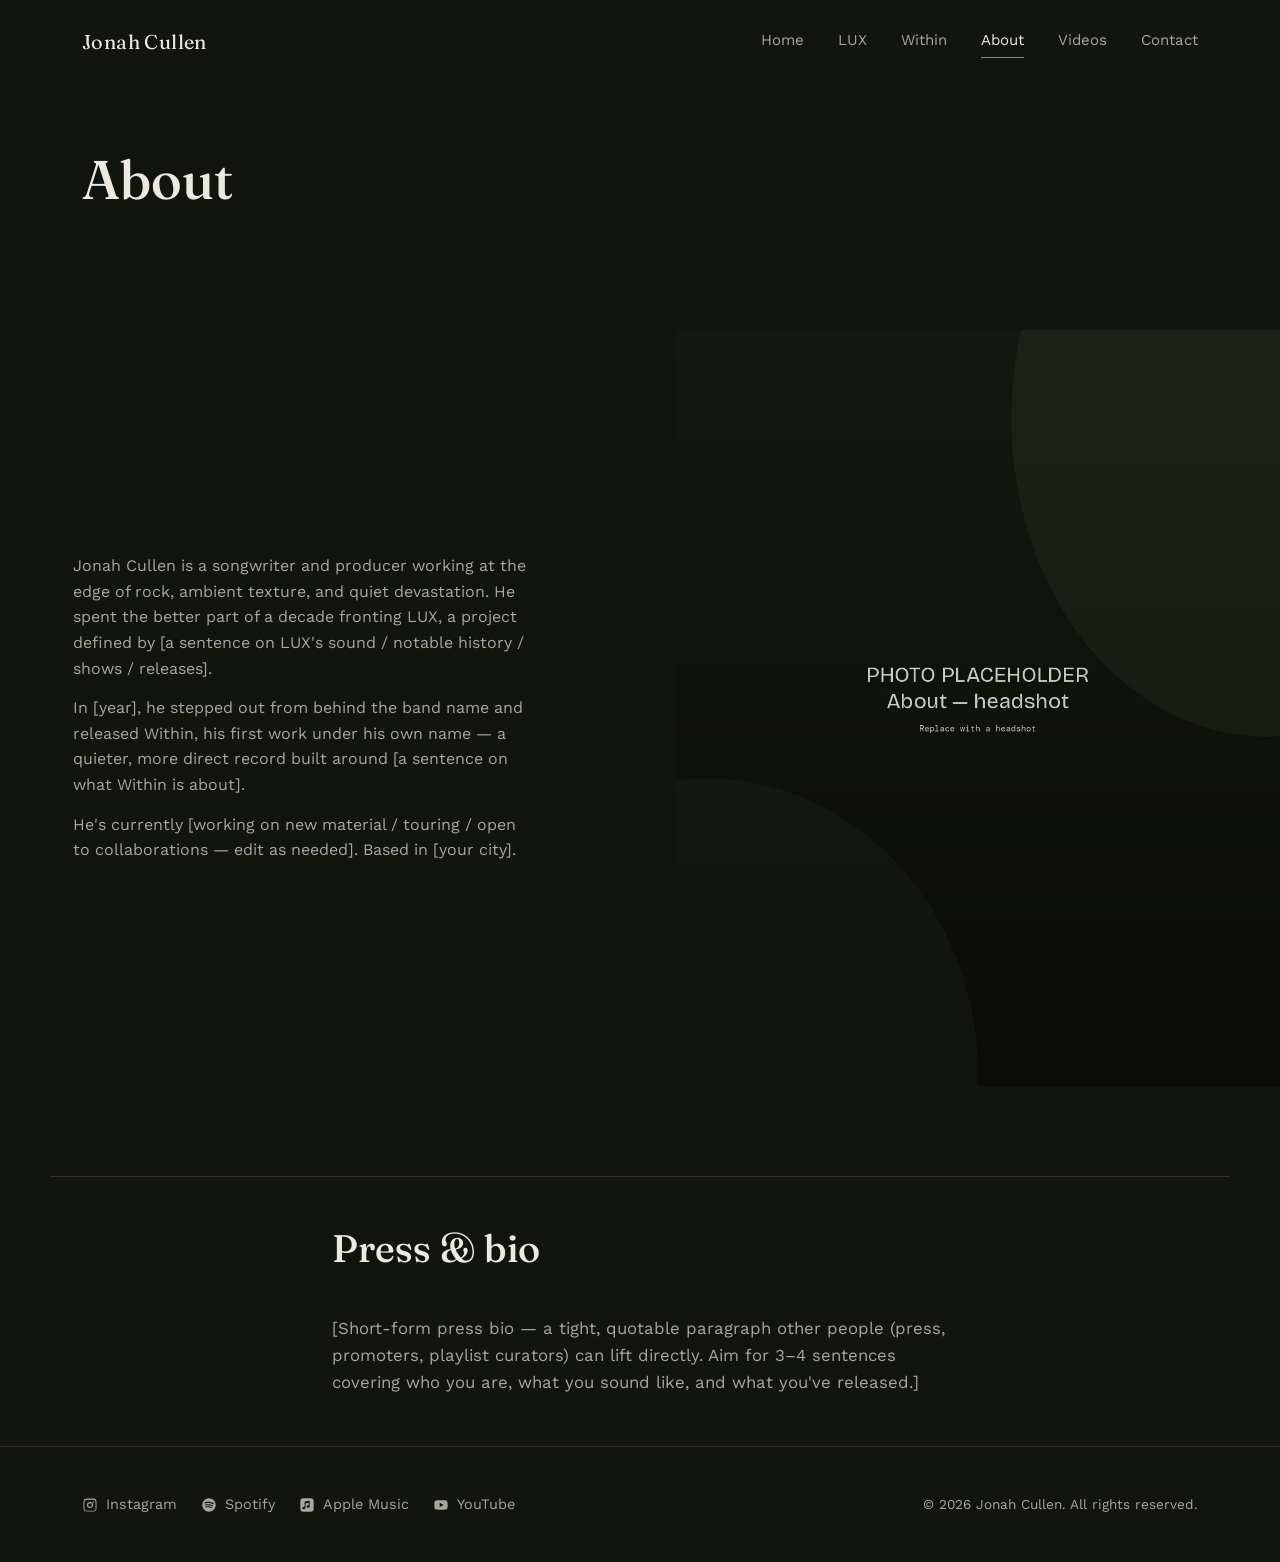
==== about.html @ a2bc6dee "initial commit template" ====
<!DOCTYPE html>
<html lang="en">
<head>
<meta charset="UTF-8">
<meta name="viewport" content="width=device-width, initial-scale=1.0">
<title>About | Jonah Cullen</title>
<meta name="description" content="About Jonah Cullen — songwriter, producer, formerly of LUX.">
<link rel="stylesheet" href="style.css">
</head>
<body>

<header class="site-header" id="siteHeader">
  <div class="header-inner">
    <a href="index.html" class="logo">Jonah Cullen</a>
    <button class="nav-toggle" id="navToggle" aria-label="Toggle menu" aria-expanded="false"><span></span></button>
    <nav class="site-nav" id="siteNav">
      <a href="index.html">Home</a>
      <a href="lux.html">LUX</a>
      <a href="within.html">Within</a>
      <a href="about.html" class="is-active">About</a>
      <a href="videos.html">Videos</a>
      <a href="contact.html">Contact</a>
    </nav>
  </div>
</header>

<section class="about-hero">
  <div class="wrap">
    <h1>About</h1>
  </div>
</section>

<section class="split">
  <div class="split-text wrap" style="padding:0;">
    <!-- PLACEHOLDER BIO — replace with your own copy. Keep paragraphs short. -->
    <p>Jonah Cullen is a songwriter and producer working at the edge of rock, ambient texture, and quiet devastation. He spent the better part of a decade fronting LUX, a project defined by [a sentence on LUX's sound / notable history / shows / releases].</p>
    <p>In [year], he stepped out from behind the band name and released Within, his first work under his own name — a quieter, more direct record built around [a sentence on what Within is about].</p>
    <p>He's currently [working on new material / touring / open to collaborations — edit as needed]. Based in [your city].</p>
  </div>
  <div class="split-media" data-parallax data-parallax-speed="0.12">
    <!-- Use a headshot here -->
    <img src="images/about-main.jpg" alt="Jonah Cullen portrait">
  </div>
</section>

<hr class="rule">

<section class="bio-block">
  <div class="wrap">
    <h2 class="section-title">Press &amp; bio</h2>
    <!-- PLACEHOLDER: short-form bio for press kits, 2–3 sentences -->
    <p>[Short-form press bio — a tight, quotable paragraph other people (press, promoters, playlist curators) can lift directly. Aim for 3–4 sentences covering who you are, what you sound like, and what you've released.]</p>
  </div>
</section>

<footer class="site-footer">
  <div class="footer-inner">
    <div class="footer-social">
      <a class="social-link" href="#" target="_blank" rel="noopener" aria-label="Instagram">
        <svg viewBox="0 0 24 24"><path d="M12 2.2c3.2 0 3.6 0 4.85.07 3.25.15 4.77 1.69 4.92 4.92.06 1.25.07 1.62.07 4.81s-.01 3.56-.07 4.81c-.15 3.23-1.66 4.77-4.92 4.92-1.25.06-1.62.07-4.85.07s-3.6-.01-4.85-.07c-3.26-.15-4.77-1.7-4.92-4.92-.06-1.25-.07-1.62-.07-4.81s.02-3.56.07-4.81c.15-3.23 1.66-4.77 4.92-4.92C8.4 2.21 8.8 2.2 12 2.2zm0 1.8c-3.15 0-3.52.01-4.76.07-2.34.11-3.44 1.22-3.55 3.55-.06 1.24-.07 1.6-.07 4.75s.01 3.51.07 4.75c.11 2.32 1.2 3.44 3.55 3.55 1.24.06 1.6.07 4.76.07s3.52-.01 4.76-.07c2.34-.11 3.44-1.22 3.55-3.55.06-1.24.07-1.6.07-4.75s-.01-3.51-.07-4.75c-.11-2.32-1.2-3.44-3.55-3.55C15.52 4.01 15.15 4 12 4zm0 3.4a4.6 4.6 0 1 1 0 9.2 4.6 4.6 0 0 1 0-9.2zm0 1.8a2.8 2.8 0 1 0 0 5.6 2.8 2.8 0 0 0 0-5.6zm4.8-2.9a1.08 1.08 0 1 1 0 2.15 1.08 1.08 0 0 1 0-2.15z"/></svg>
        Instagram
      </a>
      <a class="social-link" href="#" target="_blank" rel="noopener" aria-label="Spotify">
        <svg viewBox="0 0 24 24"><path d="M12 2C6.48 2 2 6.48 2 12s4.48 10 10 10 10-4.48 10-10S17.52 2 12 2zm4.59 14.42a.62.62 0 0 1-.86.2c-2.35-1.44-5.3-1.76-8.79-.96a.62.62 0 1 1-.27-1.2c3.82-.87 7.1-.5 9.72 1.1.3.18.4.57.2.86zm1.22-2.72a.77.77 0 0 1-1.07.25c-2.69-1.65-6.79-2.13-9.97-1.17a.78.78 0 0 1-.45-1.49c3.63-1.1 8.14-.56 11.24 1.34.37.23.48.71.25 1.07zm.1-2.83c-3.23-1.92-8.56-2.1-11.65-1.16a.93.93 0 1 1-.54-1.78c3.54-1.07 9.43-.87 13.15 1.34a.93.93 0 0 1-.96 1.6z"/></svg>
        Spotify
      </a>
      <a class="social-link" href="#" target="_blank" rel="noopener" aria-label="Apple Music">
        <svg viewBox="0 0 24 24"><path d="M17.5 2h-11A4.5 4.5 0 0 0 2 6.5v11A4.5 4.5 0 0 0 6.5 22h11a4.5 4.5 0 0 0 4.5-4.5v-11A4.5 4.5 0 0 0 17.5 2zM16 7.2v6.9c0 1.2-.9 2.1-2.4 2.1-1.3 0-2.2-.7-2.2-1.8 0-1 .8-1.7 1.9-1.9l1.4-.2V8.6l-5 1v6.5c0 1.2-.9 2.1-2.4 2.1-1.3 0-2.2-.7-2.2-1.8 0-1 .8-1.7 1.9-1.9l1.4-.2V7.5c0-.4.2-.6.6-.7l6-1.2c.5-.1 1 .2 1 .8z"/></svg>
        Apple Music
      </a>
      <a class="social-link" href="#" target="_blank" rel="noopener" aria-label="YouTube">
        <svg viewBox="0 0 24 24"><path d="M22 12s0-3.2-.4-4.7a2.9 2.9 0 0 0-2-2C17.9 5 12 5 12 5s-5.9 0-7.6.3a2.9 2.9 0 0 0-2 2C2 8.8 2 12 2 12s0 3.2.4 4.7a2.9 2.9 0 0 0 2 2C6.1 19 12 19 12 19s5.9 0 7.6-.3a2.9 2.9 0 0 0 2-2C22 15.2 22 12 22 12zM10 15.5v-7l6 3.5-6 3.5z"/></svg>
        YouTube
      </a>
    </div>
    <p class="footer-note">&copy; 2026 Jonah Cullen. All rights reserved.</p>
  </div>
</footer>

<script src="script.js"></script>
</body>
</html>
---- style.css ----
/* ==========================================================================
   Jonah Cullen / LUX — site stylesheet
   ========================================================================== */

@import url('https://fonts.googleapis.com/css2?family=Fraunces:opsz,wght@9..144,300;9..144,400;9..144,500;9..144,600&family=Work+Sans:wght@300;400;500;600&display=swap');

/* ----- Reset ----- */
*, *::before, *::after { box-sizing: border-box; }
html, body, h1, h2, h3, h4, p, ul, li, figure { margin: 0; padding: 0; }
ul { list-style: none; }
a { color: inherit; text-decoration: none; }
img { max-width: 100%; display: block; }
button { font: inherit; background: none; border: none; cursor: pointer; color: inherit; }
html { scroll-behavior: smooth; }

@media (prefers-reduced-motion: reduce) {
  html { scroll-behavior: auto; }
  * { animation-duration: 0.01ms !important; animation-iteration-count: 1 !important; transition-duration: 0.01ms !important; }
}

/* ----- Design tokens: dark theme (default — Home / About / Videos / Contact) ----- */
:root {
  --bg: #12140f;
  --bg-alt: #191c16;
  --bg-raised: #1f2319;
  --text: #ece9e1;
  --text-dim: #a7a89b;
  --accent: #7c9470;
  --accent-soft: rgba(124, 148, 112, 0.16);
  --line: rgba(236, 233, 225, 0.14);
  --serif: 'Fraunces', Georgia, serif;
  --sans: 'Work Sans', -apple-system, BlinkMacSystemFont, 'Segoe UI', sans-serif;
  --maxw: 1180px;
  --focus: #d8dfce;
}

/* ----- LUX theme override ----- */
body.theme-lux {
  --bg: #0a0a09;
  --bg-alt: #131210;
  --bg-raised: #191713;
  --text: #ece6d8;
  --text-dim: #9b9284;
  --accent: #b6892f;
  --accent-soft: rgba(182, 137, 47, 0.16);
  --line: rgba(236, 230, 216, 0.14);
  --focus: #d9b86a;
}

/* ----- Within theme override (light) ----- */
body.theme-within {
  --bg: #e4e2dd;
  --bg-alt: #dbd8d1;
  --bg-raised: #d2cfc7;
  --text: #2a2a27;
  --text-dim: #6c6c66;
  --accent: #8c8b83;
  --accent-soft: rgba(60, 60, 55, 0.08);
  --line: rgba(42, 42, 39, 0.16);
  --focus: #3c3c37;
}

body {
  background: var(--bg);
  color: var(--text);
  font-family: var(--sans);
  font-weight: 400;
  line-height: 1.6;
  transition: background 0.4s ease, color 0.4s ease;
  overflow-x: hidden;
}

h1, h2, h3 { font-family: var(--serif); font-weight: 500; line-height: 1.1; }

:focus-visible {
  outline: 2px solid var(--focus);
  outline-offset: 3px;
}

.wrap { max-width: var(--maxw); margin: 0 auto; padding: 0 32px; }

.section-title {
  font-size: clamp(1.6rem, 3vw, 2.4rem);
  font-weight: 500;
  max-width: 20ch;
  margin-bottom: 1.2em;
}

.eyebrow-none { display: none; } /* placeholder hook, unused intentionally */

/* ----- Header / Nav ----- */
.site-header {
  position: fixed;
  top: 0; left: 0; right: 0;
  z-index: 100;
  padding: 26px 0;
  transition: background 0.35s ease, padding 0.35s ease, border-color 0.35s ease;
  border-bottom: 1px solid transparent;
}
.site-header.is-scrolled {
  background: rgba(18, 20, 15, 0.86);
  backdrop-filter: blur(10px);
  padding: 16px 0;
  border-bottom: 1px solid var(--line);
}
body.theme-lux .site-header.is-scrolled { background: rgba(10, 10, 9, 0.86); }
body.theme-within .site-header.is-scrolled { background: rgba(228, 226, 221, 0.88); }

.header-inner {
  max-width: var(--maxw);
  margin: 0 auto;
  padding: 0 32px;
  display: flex;
  align-items: center;
  justify-content: space-between;
}

.logo {
  font-family: var(--serif);
  font-size: 1.25rem;
  letter-spacing: 0.02em;
}

.site-nav {
  display: flex;
  gap: 34px;
}
.site-nav a {
  font-size: 0.94rem;
  color: var(--text-dim);
  position: relative;
  padding-bottom: 4px;
}
.site-nav a:hover,
.site-nav a.is-active {
  color: var(--text);
}
.site-nav a.is-active::after {
  content: '';
  position: absolute;
  left: 0; right: 0; bottom: -2px;
  height: 1px;
  background: var(--accent);
}

.nav-toggle {
  display: none;
  width: 26px; height: 20px;
  position: relative;
  z-index: 101;
}
.nav-toggle span,
.nav-toggle span::before,
.nav-toggle span::after {
  content: '';
  position: absolute;
  left: 0; right: 0;
  height: 1.5px;
  background: var(--text);
  transition: transform 0.3s ease, opacity 0.3s ease;
}
.nav-toggle span { top: 9px; }
.nav-toggle span::before { top: -8px; }
.nav-toggle span::after { top: 8px; }
.nav-toggle[aria-expanded="true"] span { background: transparent; }
.nav-toggle[aria-expanded="true"] span::before { transform: translateY(8px) rotate(45deg); }
.nav-toggle[aria-expanded="true"] span::after { transform: translateY(-8px) rotate(-45deg); }

@media (max-width: 780px) {
  .nav-toggle { display: block; }
  .site-nav {
    position: fixed;
    inset: 0;
    background: var(--bg);
    flex-direction: column;
    justify-content: center;
    align-items: center;
    gap: 28px;
    transform: translateX(100%);
    transition: transform 0.4s ease;
  }
  .site-nav a { font-size: 1.4rem; }
  .site-nav.is-open { transform: translateX(0); }
}

/* ----- Hero ----- */
.hero {
  position: relative;
  height: 100vh;
  min-height: 560px;
  overflow: hidden;
  display: flex;
  align-items: flex-end;
}
.hero-media {
  position: absolute;
  inset: -10% 0 -10% 0;
  z-index: 0;
}
.hero-media img {
  width: 100%; height: 100%;
  object-fit: cover;
  will-change: transform;
}
.hero-scrim {
  position: absolute;
  inset: 0;
  background: linear-gradient(180deg, rgba(10,10,9,0.35) 0%, rgba(10,10,9,0.15) 40%, var(--bg) 100%);
  z-index: 1;
}
body.theme-within .hero-scrim {
  background: linear-gradient(180deg, rgba(228,226,221,0.25) 0%, rgba(228,226,221,0.1) 40%, var(--bg) 100%);
}
.hero-content {
  position: relative;
  z-index: 2;
  padding: 0 32px 110px;
  max-width: var(--maxw);
  margin: 0 auto;
  width: 100%;
  opacity: 0;
  transform: translateY(18px);
  animation: hero-in 1.1s cubic-bezier(.2,.7,.3,1) 0.15s forwards;
}
@keyframes hero-in {
  to { opacity: 1; transform: translateY(0); }
}
.hero-name {
  font-size: clamp(2.6rem, 7vw, 5.2rem);
  max-width: 12ch;
}
.hero-tagline {
  margin-top: 18px;
  font-size: clamp(1rem, 1.6vw, 1.2rem);
  color: var(--text-dim);
  max-width: 42ch;
  font-weight: 300;
}
.hero-meta {
  margin-top: 14px;
  font-size: 0.95rem;
  color: var(--text-dim);
}
.hero-scroll-cue {
  position: absolute;
  right: 32px;
  bottom: 40px;
  z-index: 2;
  font-size: 0.85rem;
  color: var(--text-dim);
  writing-mode: vertical-rl;
  display: flex;
  align-items: center;
  gap: 10px;
}
.hero-scroll-cue::after {
  content: '';
  width: 1px;
  height: 46px;
  background: var(--text-dim);
}

/* ----- Buttons / links ----- */
.btn {
  display: inline-block;
  padding: 13px 28px;
  border: 1px solid var(--line);
  border-radius: 2px;
  font-size: 0.92rem;
  transition: border-color 0.25s ease, background 0.25s ease;
}
.btn:hover { border-color: var(--accent); background: var(--accent-soft); }
.btn-solid {
  background: var(--accent);
  color: var(--bg);
  border-color: var(--accent);
}
.btn-solid:hover { opacity: 0.88; background: var(--accent); }

.text-link {
  border-bottom: 1px solid var(--line);
  padding-bottom: 2px;
  font-size: 0.95rem;
}
.text-link:hover { border-color: var(--accent); color: var(--accent); }

/* ----- Projects grid (home) ----- */
.projects { padding: 120px 0 90px; }
.project-grid {
  display: grid;
  grid-template-columns: 1fr 1fr;
  gap: 28px;
  margin-top: 50px;
}
.project-tile {
  position: relative;
  display: block;
  aspect-ratio: 4 / 5;
  overflow: hidden;
  border: 1px solid var(--line);
}
.project-tile img {
  width: 100%; height: 100%;
  object-fit: cover;
  transition: transform 0.6s cubic-bezier(.2,.7,.3,1);
}
.project-tile:hover img { transform: scale(1.045); }
.project-tile-info {
  position: absolute;
  left: 0; right: 0; bottom: 0;
  padding: 26px 26px 24px;
  background: linear-gradient(0deg, rgba(0,0,0,0.72) 0%, rgba(0,0,0,0) 100%);
}
.project-tile-info h3 { font-size: 1.5rem; color: #f2f0e8; }
.project-tile-info p { color: #cfcdc2; font-size: 0.95rem; margin-top: 4px; }

@media (max-width: 700px) {
  .project-grid { grid-template-columns: 1fr; }
}

/* ----- Two-column intro / bio sections ----- */
.split {
  padding: 90px 0;
  display: grid;
  grid-template-columns: 1fr 1fr;
  gap: 70px;
  align-items: center;
}
.split.split-reverse { direction: rtl; }
.split.split-reverse > * { direction: ltr; }
.split-text h2 { margin-bottom: 22px; }
.split-text p { color: var(--text-dim); max-width: 46ch; }
.split-text p + p { margin-top: 14px; }
.split-text .text-link { display: inline-block; margin-top: 22px; }
.split-media { overflow: hidden; }
.split-media img { width: 100%; }

@media (max-width: 820px) {
  .split { grid-template-columns: 1fr; gap: 34px; padding: 60px 0; }
  .split.split-reverse { direction: ltr; }
}

/* ----- Divider ----- */
.rule {
  border: none;
  border-top: 1px solid var(--line);
  max-width: var(--maxw);
  margin: 0 auto;
}

/* ----- Album page: header block ----- */
.album-hero {
  padding: 160px 0 60px;
  text-align: center;
}
.album-hero .album-kicker {
  color: var(--text-dim);
  font-size: 0.95rem;
  margin-bottom: 10px;
}
.album-hero h1 {
  font-size: clamp(2.4rem, 6vw, 4rem);
}
.album-hero .album-year {
  color: var(--text-dim);
  margin-top: 10px;
}

.album-cover {
  width: min(340px, 70vw);
  margin: 46px auto 0;
  border: 1px solid var(--line);
  box-shadow: 0 30px 60px -20px rgba(0,0,0,0.55);
}
body.theme-within .album-cover { box-shadow: 0 30px 60px -25px rgba(0,0,0,0.18); }

/* ----- Player ----- */
.player-section { padding: 20px 0 100px; }
.player-section .wrap { max-width: 780px; }

.track-list { border-top: 1px solid var(--line); }
.track {
  display: grid;
  grid-template-columns: 40px 36px 1fr auto;
  align-items: center;
  gap: 18px;
  padding: 16px 4px;
  border-bottom: 1px solid var(--line);
  cursor: pointer;
  transition: background 0.2s ease;
}
.track:hover { background: var(--bg-alt); }
.track.is-active { background: var(--accent-soft); }
.track.is-active .track-title { color: var(--accent); }
.track-number {
  color: var(--text-dim);
  font-size: 0.9rem;
  font-variant-numeric: tabular-nums;
}
.track-play {
  width: 36px; height: 36px;
  border: 1px solid var(--line);
  border-radius: 50%;
  display: flex; align-items: center; justify-content: center;
  flex-shrink: 0;
  transition: border-color 0.2s ease, background 0.2s ease;
}
.track:hover .track-play,
.track.is-active .track-play { border-color: var(--accent); }
.track-play svg { width: 12px; height: 12px; fill: var(--text); }
.track.is-active .track-play svg { fill: var(--accent); }
.track-play .icon-pause { display: none; }
.track.is-playing .track-play .icon-play { display: none; }
.track.is-playing .track-play .icon-pause { display: block; }

.track-title { font-size: 1rem; }
.track-duration {
  color: var(--text-dim);
  font-size: 0.88rem;
  font-variant-numeric: tabular-nums;
}

.player-bar {
  margin-top: 26px;
  border: 1px solid var(--line);
  background: var(--bg-alt);
  padding: 16px 20px;
  display: grid;
  grid-template-columns: 44px 1fr auto;
  align-items: center;
  gap: 18px;
}
.player-toggle {
  width: 40px; height: 40px;
  border: 1px solid var(--line);
  border-radius: 50%;
  display: flex; align-items: center; justify-content: center;
}
.player-toggle svg { width: 13px; height: 13px; fill: var(--text); }
.player-toggle .icon-pause { display: none; }
.player-bar.is-playing .icon-play { display: none; }
.player-bar.is-playing .icon-pause { display: block; }

.player-info { min-width: 0; }
.player-track-title {
  font-size: 0.95rem;
  margin-bottom: 8px;
  white-space: nowrap;
  overflow: hidden;
  text-overflow: ellipsis;
}
.player-progress {
  height: 3px;
  background: var(--line);
  cursor: pointer;
  position: relative;
}
.player-progress-fill {
  position: absolute;
  left: 0; top: 0; bottom: 0;
  width: 0%;
  background: var(--accent);
}
.player-time {
  font-size: 0.82rem;
  color: var(--text-dim);
  font-variant-numeric: tabular-nums;
  white-space: nowrap;
}

@media (max-width: 560px) {
  .track { grid-template-columns: 28px 32px 1fr; }
  .track-duration { display: none; }
  .player-bar { grid-template-columns: 40px 1fr; }
  .player-time { display: none; }
}

/* ----- Notes / liner text on album pages ----- */
.liner-notes { padding: 30px 0 100px; }
.liner-notes .wrap { max-width: 640px; }
.liner-notes p { color: var(--text-dim); }
.liner-notes p + p { margin-top: 14px; }

/* ----- About page ----- */
.about-hero { padding: 150px 0 30px; }
.about-hero h1 { font-size: clamp(2.2rem, 5vw, 3.4rem); max-width: 14ch; }

.bio-block { padding: 50px 0; }
.bio-block .wrap { max-width: 680px; }
.bio-block p { color: var(--text-dim); font-size: 1.05rem; }
.bio-block p + p { margin-top: 18px; }

/* ----- Videos page ----- */
.videos-hero { padding: 150px 0 20px; }
.videos-hero h1 { font-size: clamp(2.2rem, 5vw, 3.4rem); }
.videos-hero p { color: var(--text-dim); margin-top: 14px; max-width: 50ch; }

.video-grid {
  padding: 50px 0 110px;
  display: grid;
  grid-template-columns: 1fr 1fr;
  gap: 40px 30px;
}
.video-card video,
.video-card .video-placeholder {
  width: 100%;
  aspect-ratio: 16 / 9;
  background: var(--bg-raised);
  border: 1px solid var(--line);
}
.video-placeholder {
  display: flex;
  align-items: center;
  justify-content: center;
  color: var(--text-dim);
  font-size: 0.9rem;
  text-align: center;
  padding: 20px;
}
.video-card h3 { margin-top: 16px; font-size: 1.1rem; font-weight: 500; }
.video-card p { color: var(--text-dim); font-size: 0.92rem; margin-top: 4px; }

@media (max-width: 780px) {
  .video-grid { grid-template-columns: 1fr; }
}

/* ----- Contact page ----- */
.contact-hero { padding: 150px 0 20px; }
.contact-hero h1 { font-size: clamp(2.2rem, 5vw, 3.4rem); }
.contact-hero p { color: var(--text-dim); margin-top: 14px; max-width: 50ch; }

.contact-block { padding: 50px 0 110px; display: grid; grid-template-columns: 1fr 1fr; gap: 60px; }
.contact-form { display: flex; flex-direction: column; gap: 18px; }
.field { display: flex; flex-direction: column; gap: 8px; }
.field label { font-size: 0.88rem; color: var(--text-dim); }
.field input, .field textarea {
  background: var(--bg-alt);
  border: 1px solid var(--line);
  color: var(--text);
  padding: 12px 14px;
  font-family: var(--sans);
  font-size: 0.95rem;
  border-radius: 2px;
}
.field textarea { resize: vertical; min-height: 130px; }
.field input:focus, .field textarea:focus { border-color: var(--accent); outline: none; }

.contact-direct h2 { margin-bottom: 18px; font-size: 1.3rem; }
.contact-direct p { color: var(--text-dim); }
.contact-social { margin-top: 28px; display: flex; gap: 20px; flex-wrap: wrap; }

@media (max-width: 780px) {
  .contact-block { grid-template-columns: 1fr; gap: 40px; }
}

/* ----- Social icons (footer + contact) ----- */
.social-link {
  display: inline-flex;
  align-items: center;
  gap: 8px;
  color: var(--text-dim);
  font-size: 0.9rem;
}
.social-link:hover { color: var(--accent); }
.social-link svg { width: 16px; height: 16px; fill: currentColor; }

/* ----- Footer ----- */
.site-footer {
  border-top: 1px solid var(--line);
  padding: 46px 0;
}
.footer-inner {
  max-width: var(--maxw);
  margin: 0 auto;
  padding: 0 32px;
  display: flex;
  justify-content: space-between;
  align-items: center;
  flex-wrap: wrap;
  gap: 20px;
}
.footer-social { display: flex; gap: 24px; flex-wrap: wrap; }
.footer-note { color: var(--text-dim); font-size: 0.85rem; }

/* ----- Utility ----- */
.small-photo {
  max-width: 420px;
}
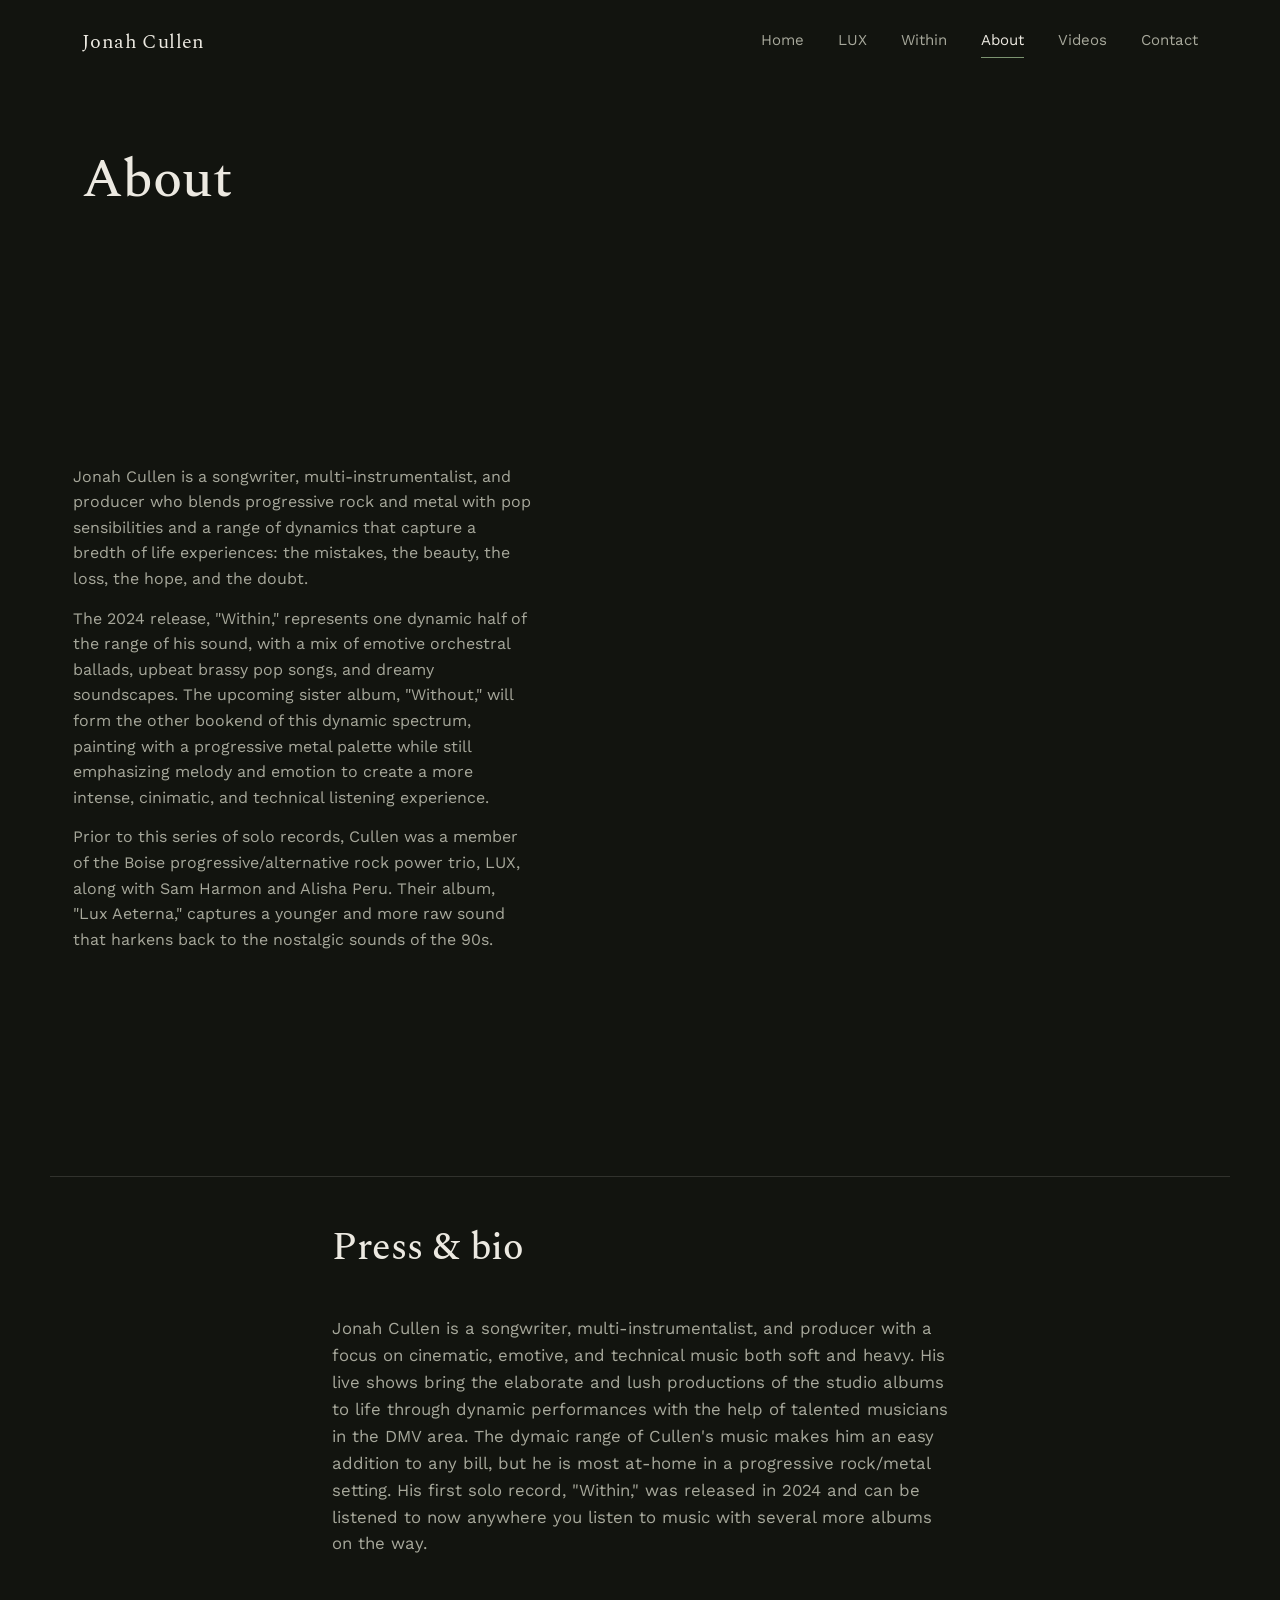
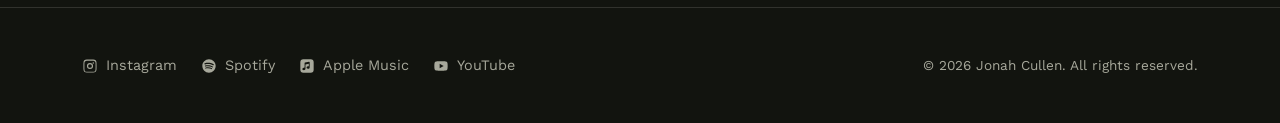
==== commit 6fdfcf09: "populate with audio files and images" ====
--- a/about.html
+++ b/about.html
@@ -4,7 +4,7 @@
 <meta charset="UTF-8">
 <meta name="viewport" content="width=device-width, initial-scale=1.0">
 <title>About | Jonah Cullen</title>
-<meta name="description" content="About Jonah Cullen — songwriter, producer, formerly of LUX.">
+<meta name="description" content="About Jonah Cullen — songwriter, multi-instrumentalist, producer.">
 <link rel="stylesheet" href="style.css">
 </head>
 <body>
@@ -33,13 +33,13 @@
 <section class="split">
   <div class="split-text wrap" style="padding:0;">
     <!-- PLACEHOLDER BIO — replace with your own copy. Keep paragraphs short. -->
-    <p>Jonah Cullen is a songwriter and producer working at the edge of rock, ambient texture, and quiet devastation. He spent the better part of a decade fronting LUX, a project defined by [a sentence on LUX's sound / notable history / shows / releases].</p>
-    <p>In [year], he stepped out from behind the band name and released Within, his first work under his own name — a quieter, more direct record built around [a sentence on what Within is about].</p>
-    <p>He's currently [working on new material / touring / open to collaborations — edit as needed]. Based in [your city].</p>
+    <p>Jonah Cullen is a songwriter, multi-instrumentalist, and producer who blends progressive rock and metal with pop sensibilities and a range of dynamics that capture a bredth of life experiences: the mistakes, the beauty, the loss, the hope, and the doubt.</p>
+    <p>The 2024 release, "Within," represents one dynamic half of the range of his sound, with a mix of emotive orchestral ballads, upbeat brassy pop songs, and dreamy soundscapes. The upcoming sister album, "Without," will form the other bookend of this dynamic spectrum, painting with a progressive metal palette while still emphasizing melody and emotion to create a more intense, cinimatic, and technical listening experience.</p>
+    <p>Prior to this series of solo records, Cullen was a member of the Boise progressive/alternative rock power trio, LUX, along with Sam Harmon and Alisha Peru. Their album, "Lux Aeterna," captures a younger and more raw sound that harkens back to the nostalgic sounds of the 90s.</p>
   </div>
   <div class="split-media" data-parallax data-parallax-speed="0.12">
     <!-- Use a headshot here -->
-    <img src="images/about-main.jpg" alt="Jonah Cullen portrait">
+    <img src="images/dark2.jpg" alt="Jonah Cullen about">
   </div>
 </section>
 
@@ -49,26 +49,26 @@
   <div class="wrap">
     <h2 class="section-title">Press &amp; bio</h2>
     <!-- PLACEHOLDER: short-form bio for press kits, 2–3 sentences -->
-    <p>[Short-form press bio — a tight, quotable paragraph other people (press, promoters, playlist curators) can lift directly. Aim for 3–4 sentences covering who you are, what you sound like, and what you've released.]</p>
+    <p>Jonah Cullen is a songwriter, multi-instrumentalist, and producer with a focus on cinematic, emotive, and technical music both soft and heavy. His live shows bring the elaborate and lush productions of the studio albums to life through dynamic performances with the help of talented musicians in the DMV area. The dymaic range of Cullen's music makes him an easy addition to any bill, but he is most at-home in a progressive rock/metal setting. His first solo record, "Within," was released in 2024 and can be listened to now anywhere you listen to music with several more albums on the way.</p>
   </div>
 </section>
 
 <footer class="site-footer">
   <div class="footer-inner">
     <div class="footer-social">
-      <a class="social-link" href="#" target="_blank" rel="noopener" aria-label="Instagram">
+      <a class="social-link" href="https://www.instagram.com/jonah_cullen?stkn=MzIwM2lxb25rYWd0&utm_source=qr" target="_blank" rel="noopener" aria-label="Instagram">
         <svg viewBox="0 0 24 24"><path d="M12 2.2c3.2 0 3.6 0 4.85.07 3.25.15 4.77 1.69 4.92 4.92.06 1.25.07 1.62.07 4.81s-.01 3.56-.07 4.81c-.15 3.23-1.66 4.77-4.92 4.92-1.25.06-1.62.07-4.85.07s-3.6-.01-4.85-.07c-3.26-.15-4.77-1.7-4.92-4.92-.06-1.25-.07-1.62-.07-4.81s.02-3.56.07-4.81c.15-3.23 1.66-4.77 4.92-4.92C8.4 2.21 8.8 2.2 12 2.2zm0 1.8c-3.15 0-3.52.01-4.76.07-2.34.11-3.44 1.22-3.55 3.55-.06 1.24-.07 1.6-.07 4.75s.01 3.51.07 4.75c.11 2.32 1.2 3.44 3.55 3.55 1.24.06 1.6.07 4.76.07s3.52-.01 4.76-.07c2.34-.11 3.44-1.22 3.55-3.55.06-1.24.07-1.6.07-4.75s-.01-3.51-.07-4.75c-.11-2.32-1.2-3.44-3.55-3.55C15.52 4.01 15.15 4 12 4zm0 3.4a4.6 4.6 0 1 1 0 9.2 4.6 4.6 0 0 1 0-9.2zm0 1.8a2.8 2.8 0 1 0 0 5.6 2.8 2.8 0 0 0 0-5.6zm4.8-2.9a1.08 1.08 0 1 1 0 2.15 1.08 1.08 0 0 1 0-2.15z"/></svg>
         Instagram
       </a>
-      <a class="social-link" href="#" target="_blank" rel="noopener" aria-label="Spotify">
+      <a class="social-link" href="https://open.spotify.com/artist/4zawUawusSTIvIQHtU4E2L?si=zxTXXb7mRJS4Yf6BM6Irqg&utm_source=copy-link" target="_blank" rel="noopener" aria-label="Spotify">
         <svg viewBox="0 0 24 24"><path d="M12 2C6.48 2 2 6.48 2 12s4.48 10 10 10 10-4.48 10-10S17.52 2 12 2zm4.59 14.42a.62.62 0 0 1-.86.2c-2.35-1.44-5.3-1.76-8.79-.96a.62.62 0 1 1-.27-1.2c3.82-.87 7.1-.5 9.72 1.1.3.18.4.57.2.86zm1.22-2.72a.77.77 0 0 1-1.07.25c-2.69-1.65-6.79-2.13-9.97-1.17a.78.78 0 0 1-.45-1.49c3.63-1.1 8.14-.56 11.24 1.34.37.23.48.71.25 1.07zm.1-2.83c-3.23-1.92-8.56-2.1-11.65-1.16a.93.93 0 1 1-.54-1.78c3.54-1.07 9.43-.87 13.15 1.34a.93.93 0 0 1-.96 1.6z"/></svg>
         Spotify
       </a>
-      <a class="social-link" href="#" target="_blank" rel="noopener" aria-label="Apple Music">
+      <a class="social-link" href="https://music.apple.com/us/artist/jonah-cullen/1609430647" target="_blank" rel="noopener" aria-label="Apple Music">
         <svg viewBox="0 0 24 24"><path d="M17.5 2h-11A4.5 4.5 0 0 0 2 6.5v11A4.5 4.5 0 0 0 6.5 22h11a4.5 4.5 0 0 0 4.5-4.5v-11A4.5 4.5 0 0 0 17.5 2zM16 7.2v6.9c0 1.2-.9 2.1-2.4 2.1-1.3 0-2.2-.7-2.2-1.8 0-1 .8-1.7 1.9-1.9l1.4-.2V8.6l-5 1v6.5c0 1.2-.9 2.1-2.4 2.1-1.3 0-2.2-.7-2.2-1.8 0-1 .8-1.7 1.9-1.9l1.4-.2V7.5c0-.4.2-.6.6-.7l6-1.2c.5-.1 1 .2 1 .8z"/></svg>
         Apple Music
       </a>
-      <a class="social-link" href="#" target="_blank" rel="noopener" aria-label="YouTube">
+      <a class="social-link" href="https://m.youtube.com/channel/UCbyR0lU6v4YIGfctLWPCSPg" target="_blank" rel="noopener" aria-label="YouTube">
         <svg viewBox="0 0 24 24"><path d="M22 12s0-3.2-.4-4.7a2.9 2.9 0 0 0-2-2C17.9 5 12 5 12 5s-5.9 0-7.6.3a2.9 2.9 0 0 0-2 2C2 8.8 2 12 2 12s0 3.2.4 4.7a2.9 2.9 0 0 0 2 2C6.1 19 12 19 12 19s5.9 0 7.6-.3a2.9 2.9 0 0 0 2-2C22 15.2 22 12 22 12zM10 15.5v-7l6 3.5-6 3.5z"/></svg>
         YouTube
       </a>
--- a/style.css
+++ b/style.css
@@ -2,7 +2,7 @@
    Jonah Cullen / LUX — site stylesheet
    ========================================================================== */
 
-@import url('https://fonts.googleapis.com/css2?family=Fraunces:opsz,wght@9..144,300;9..144,400;9..144,500;9..144,600&family=Work+Sans:wght@300;400;500;600&display=swap');
+@import url('https://fonts.googleapis.com/css2?family=Spectral:wght@300;400;500;600;700&family=Work+Sans:wght@300;400;500;600&display=swap');
 
 /* ----- Reset ----- */
 *, *::before, *::after { box-sizing: border-box; }
@@ -28,7 +28,7 @@
   --accent: #7c9470;
   --accent-soft: rgba(124, 148, 112, 0.16);
   --line: rgba(236, 233, 225, 0.14);
-  --serif: 'Fraunces', Georgia, serif;
+  --serif: 'Spectral', Georgia, serif;
   --sans: 'Work Sans', -apple-system, BlinkMacSystemFont, 'Segoe UI', sans-serif;
   --maxw: 1180px;
   --focus: #d8dfce;
@@ -186,8 +186,14 @@
 /* ----- Hero ----- */
 .hero {
   position: relative;
-  height: 100vh;
-  min-height: 560px;
+  /* On most screens this is simply 100vh. But on very wide/short screens,
+     forcing the box to exactly 100vh can make it wider (relative to its
+     height) than the hero photo itself — which forces object-fit:cover to
+     crop the top/bottom to fill that shape. This grows the box taller than
+     100vh on those screens instead, so the full photo shows with no
+     top/bottom crop. Update the 2384/4240 ratio if you swap in a
+     differently-shaped hero photo (height/width of the actual image, in px). */
+  min-height: max(560px, 100vh, calc(100vw * 2384 / 4240));
   overflow: hidden;
   display: flex;
   align-items: flex-end;
@@ -200,6 +206,12 @@
 .hero-media img {
   width: 100%; height: 100%;
   object-fit: cover;
+  /* Adjust the second value (0-100%) to shift which part of the photo stays visible:
+     0% = show as much of the top as the crop allows, 100% = show the bottom.
+     This is already set to 0% (maximum top). See the message accompanying this
+     file for why a photo can still get cropped even at this setting, and what
+     to do about it. */
+  object-position: 50% 0%;
   will-change: transform;
 }
 .hero-scrim {
@@ -284,24 +296,30 @@
 }
 .text-link:hover { border-color: var(--accent); color: var(--accent); }
 
-/* ----- Projects grid (home) ----- */
+/* ----- Featured album (home) ----- */
 .projects { padding: 120px 0 90px; }
 .project-grid {
-  display: grid;
-  grid-template-columns: 1fr 1fr;
-  gap: 28px;
+  display: flex;
+  justify-content: center;
   margin-top: 50px;
+}
+.project-grid .project-tile {
+  width: min(440px, 100%);
 }
 .project-tile {
   position: relative;
   display: block;
-  aspect-ratio: 4 / 5;
+  /* Album covers are almost always square — keeping this at 1:1 means a square
+     cover image shows in full, uncropped. If your cover art isn't square, change
+     this to match its actual ratio (e.g. 4 / 5) instead of forcing a crop. */
+  aspect-ratio: 1 / 1;
   overflow: hidden;
   border: 1px solid var(--line);
 }
 .project-tile img {
   width: 100%; height: 100%;
   object-fit: cover;
+  object-position: center;
   transition: transform 0.6s cubic-bezier(.2,.7,.3,1);
 }
 .project-tile:hover img { transform: scale(1.045); }
@@ -314,9 +332,6 @@
 .project-tile-info h3 { font-size: 1.5rem; color: #f2f0e8; }
 .project-tile-info p { color: #cfcdc2; font-size: 0.95rem; margin-top: 4px; }
 
-@media (max-width: 700px) {
-  .project-grid { grid-template-columns: 1fr; }
-}
 
 /* ----- Two-column intro / bio sections ----- */
 .split {
@@ -333,7 +348,15 @@
 .split-text p + p { margin-top: 14px; }
 .split-text .text-link { display: inline-block; margin-top: 22px; }
 .split-media { overflow: hidden; }
-.split-media img { width: 100%; }
+.split-media img {
+  width: 100%;
+  height: 100%;
+  aspect-ratio: 4 / 5;
+  object-fit: cover;
+  /* Adjust the second value to shift which part of the photo stays visible,
+     same as the hero image above (0% = top, 100% = bottom). */
+  object-position: 50% 30%;
+}
 
 @media (max-width: 820px) {
   .split { grid-template-columns: 1fr; gap: 34px; padding: 60px 0; }
@@ -475,6 +498,26 @@
   .player-time { display: none; }
 }
 
+/* ----- Album credits ----- */
+.credits-list {
+  border-top: 1px solid var(--line);
+  margin-top: 6px;
+}
+.credits-row {
+  display: grid;
+  grid-template-columns: 1fr 1fr;
+  gap: 20px;
+  padding: 13px 0;
+  border-bottom: 1px solid var(--line);
+}
+.credits-role {
+  color: var(--text-dim);
+  font-size: 0.92rem;
+}
+.credits-name {
+  font-size: 0.95rem;
+}
+
 /* ----- Notes / liner text on album pages ----- */
 .liner-notes { padding: 30px 0 100px; }
 .liner-notes .wrap { max-width: 640px; }
@@ -496,26 +539,25 @@
 .videos-hero p { color: var(--text-dim); margin-top: 14px; max-width: 50ch; }
 
 .video-grid {
-  padding: 50px 0 110px;
+  max-width: var(--maxw);
+  margin: 0 auto;
+  padding: 50px 32px 110px;
   display: grid;
   grid-template-columns: 1fr 1fr;
   gap: 40px 30px;
 }
-.video-card video,
-.video-card .video-placeholder {
+.video-embed {
   width: 100%;
   aspect-ratio: 16 / 9;
   background: var(--bg-raised);
   border: 1px solid var(--line);
-}
-.video-placeholder {
-  display: flex;
-  align-items: center;
-  justify-content: center;
-  color: var(--text-dim);
-  font-size: 0.9rem;
-  text-align: center;
-  padding: 20px;
+  overflow: hidden;
+}
+.video-embed iframe {
+  width: 100%;
+  height: 100%;
+  border: 0;
+  display: block;
 }
 .video-card h3 { margin-top: 16px; font-size: 1.1rem; font-weight: 500; }
 .video-card p { color: var(--text-dim); font-size: 0.92rem; margin-top: 4px; }
@@ -529,7 +571,7 @@
 .contact-hero h1 { font-size: clamp(2.2rem, 5vw, 3.4rem); }
 .contact-hero p { color: var(--text-dim); margin-top: 14px; max-width: 50ch; }
 
-.contact-block { padding: 50px 0 110px; display: grid; grid-template-columns: 1fr 1fr; gap: 60px; }
+.contact-block { max-width: var(--maxw); margin: 0 auto; padding: 50px 32px 110px; display: grid; grid-template-columns: 1fr 1fr; gap: 60px; }
 .contact-form { display: flex; flex-direction: column; gap: 18px; }
 .field { display: flex; flex-direction: column; gap: 8px; }
 .field label { font-size: 0.88rem; color: var(--text-dim); }
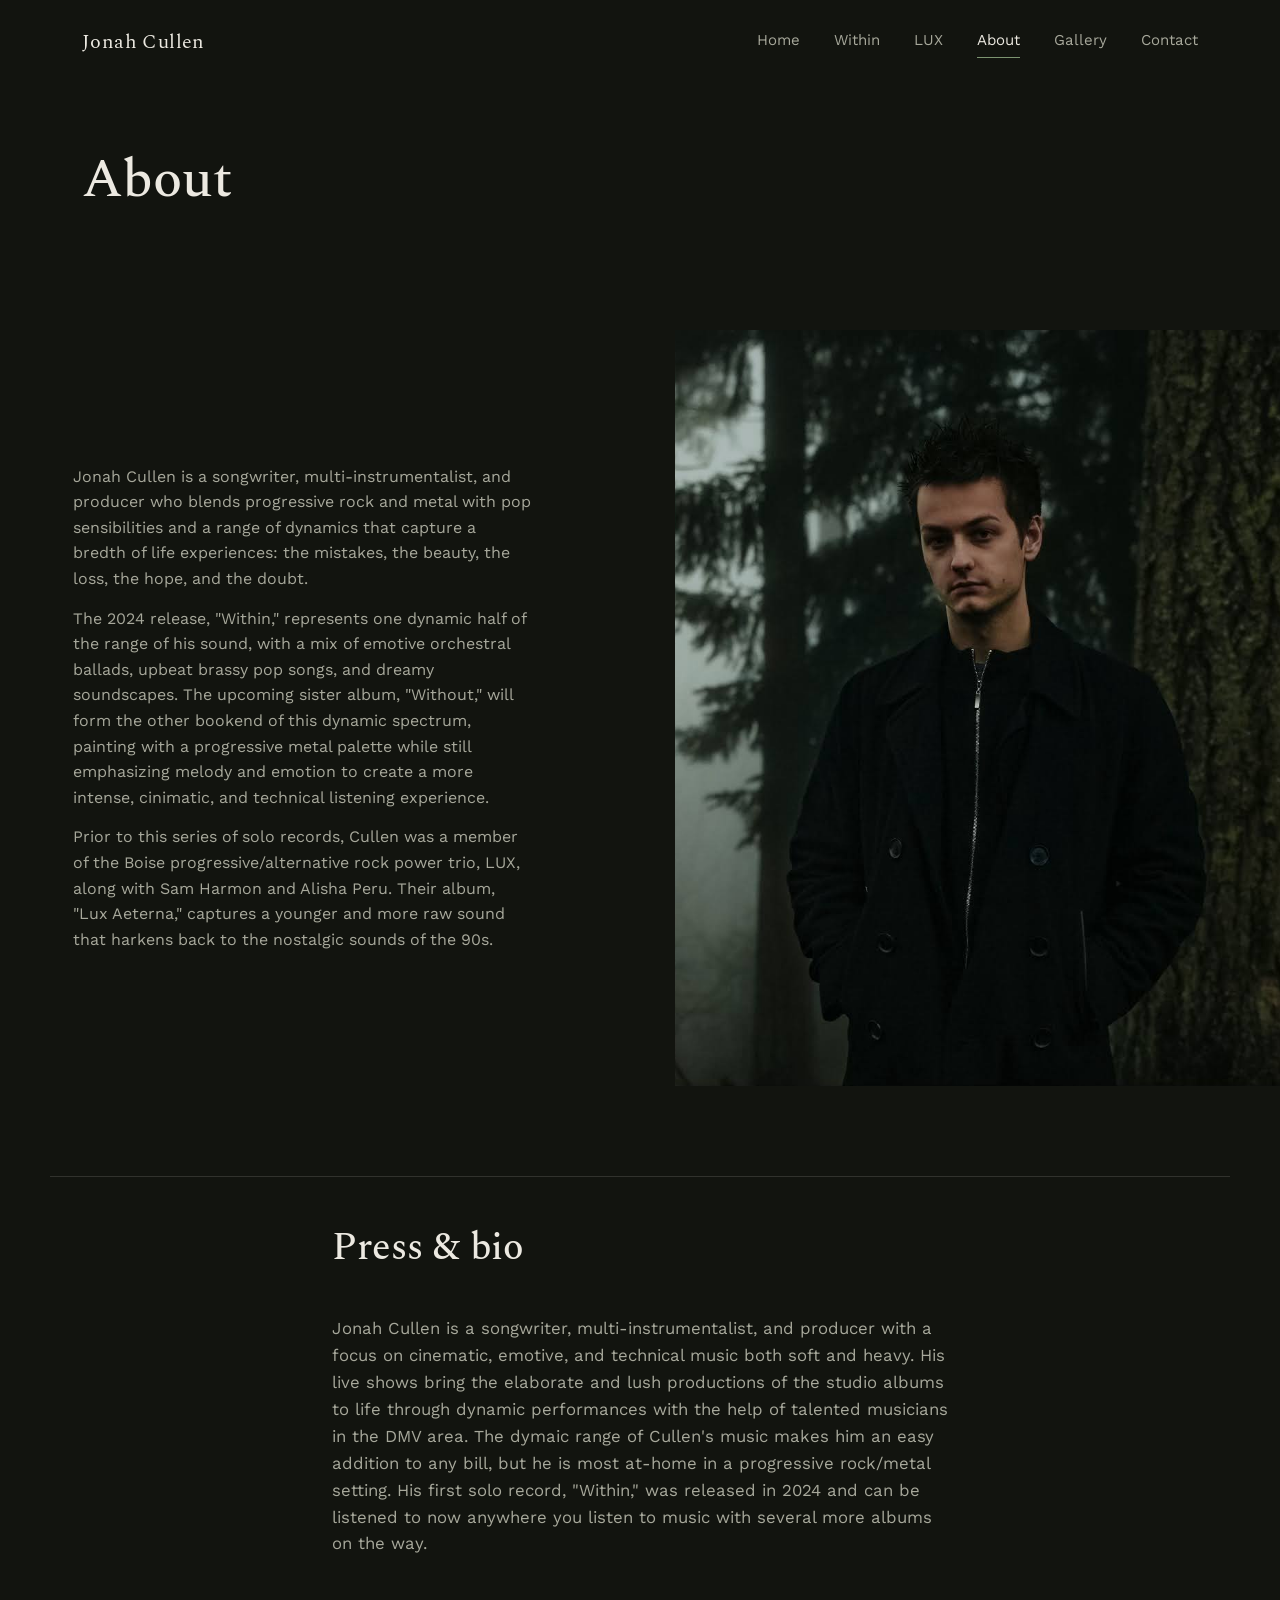
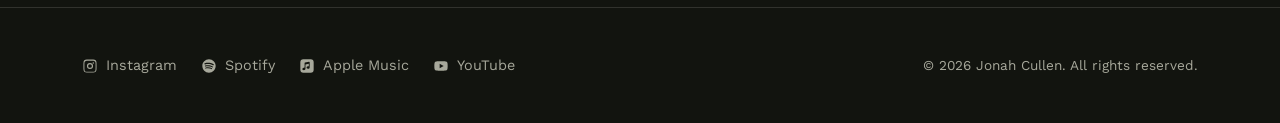
==== commit f497c107: "remove videos tab and reorder tabs" ====
--- a/about.html
+++ b/about.html
@@ -4,7 +4,7 @@
 <meta charset="UTF-8">
 <meta name="viewport" content="width=device-width, initial-scale=1.0">
 <title>About | Jonah Cullen</title>
-<meta name="description" content="About Jonah Cullen — songwriter, multi-instrumentalist, producer.">
+<meta name="description" content="About Jonah Cullen — songwriter, producer, formerly of LUX.">
 <link rel="stylesheet" href="style.css">
 </head>
 <body>
@@ -15,10 +15,10 @@
     <button class="nav-toggle" id="navToggle" aria-label="Toggle menu" aria-expanded="false"><span></span></button>
     <nav class="site-nav" id="siteNav">
       <a href="index.html">Home</a>
+      <a href="within.html">Within</a>
       <a href="lux.html">LUX</a>
-      <a href="within.html">Within</a>
       <a href="about.html" class="is-active">About</a>
-      <a href="videos.html">Videos</a>
+      <a href="gallery.html">Gallery</a>
       <a href="contact.html">Contact</a>
     </nav>
   </div>
@@ -33,13 +33,13 @@
 <section class="split">
   <div class="split-text wrap" style="padding:0;">
     <!-- PLACEHOLDER BIO — replace with your own copy. Keep paragraphs short. -->
-    <p>Jonah Cullen is a songwriter, multi-instrumentalist, and producer who blends progressive rock and metal with pop sensibilities and a range of dynamics that capture a bredth of life experiences: the mistakes, the beauty, the loss, the hope, and the doubt.</p>
+	<p>Jonah Cullen is a songwriter, multi-instrumentalist, and producer who blends progressive rock and metal with pop sensibilities and a range of dynamics that capture a bredth of life experiences: the mistakes, the beauty, the loss, the hope, and the doubt.</p>
     <p>The 2024 release, "Within," represents one dynamic half of the range of his sound, with a mix of emotive orchestral ballads, upbeat brassy pop songs, and dreamy soundscapes. The upcoming sister album, "Without," will form the other bookend of this dynamic spectrum, painting with a progressive metal palette while still emphasizing melody and emotion to create a more intense, cinimatic, and technical listening experience.</p>
     <p>Prior to this series of solo records, Cullen was a member of the Boise progressive/alternative rock power trio, LUX, along with Sam Harmon and Alisha Peru. Their album, "Lux Aeterna," captures a younger and more raw sound that harkens back to the nostalgic sounds of the 90s.</p>
   </div>
-  <div class="split-media" data-parallax data-parallax-speed="0.12">
+  <div class="split-media">
     <!-- Use a headshot here -->
-    <img src="images/dark2.jpg" alt="Jonah Cullen about">
+    <img src="images/dark2.jpg" alt="Jonah Cullen portrait">
   </div>
 </section>
 
--- a/style.css
+++ b/style.css
@@ -58,6 +58,39 @@
   --accent-soft: rgba(60, 60, 55, 0.08);
   --line: rgba(42, 42, 39, 0.16);
   --focus: #3c3c37;
+}
+
+/* The Within hero sits on a photo with both light and dark areas, so its
+   title/tagline (and the nav, which floats over the same photo before
+   scrolling) can't safely use the theme's normal dark text color — it
+   would vanish against light parts of the image. Force a fixed light
+   color + shadow here instead, so it stays readable regardless of what's
+   behind it. */
+body.theme-within .hero-content .hero-name,
+body.theme-within .hero-content .hero-tagline,
+body.theme-within .hero-scroll-cue {
+  color: #f2f0e8;
+  text-shadow: 0 2px 14px rgba(0, 0, 0, 0.55);
+}
+
+body.theme-within .hero-scroll-cue::after {
+  background: #f2f0e8;
+}
+
+body.theme-within .site-header:not(.is-scrolled) .logo,
+body.theme-within .site-header:not(.is-scrolled) .site-nav a {
+  color: #f2f0e8;
+  text-shadow: 0 1px 8px rgba(0, 0, 0, 0.5);
+}
+
+body.theme-within .site-header:not(.is-scrolled) .site-nav a.is-active::after {
+  background: #f2f0e8;
+}
+
+body.theme-within .site-header:not(.is-scrolled) .nav-toggle span,
+body.theme-within .site-header:not(.is-scrolled) .nav-toggle span::before,
+body.theme-within .site-header:not(.is-scrolled) .nav-toggle span::after {
+  background: #f2f0e8;
 }
 
 body {
@@ -186,17 +219,19 @@
 /* ----- Hero ----- */
 .hero {
   position: relative;
-  /* On most screens this is simply 100vh. But on very wide/short screens,
-     forcing the box to exactly 100vh can make it wider (relative to its
-     height) than the hero photo itself — which forces object-fit:cover to
-     crop the top/bottom to fill that shape. This grows the box taller than
-     100vh on those screens instead, so the full photo shows with no
-     top/bottom crop. Update the 2384/4240 ratio if you swap in a
-     differently-shaped hero photo (height/width of the actual image, in px). */
-  min-height: max(560px, 100vh, calc(100vw * 2384 / 4240));
+  min-height: 560px;
   overflow: hidden;
   display: flex;
   align-items: flex-end;
+}
+/* Only the home page hero uses this — it grows taller than the section's own
+   height (100vh, or the 78vh set inline on album pages) on very wide/short
+   screens, so the full photo shows without top/bottom cropping. This is
+   tuned to the home photo's specific 4240×2384 shape; if you swap in a
+   differently-shaped photo there, update that ratio to match. Don't add this
+   class to the LUX/Within hero — their shorter 78vh height is intentional. */
+.hero.hero-fit-photo {
+  min-height: max(560px, 100vh, calc(100vw * 2384 / 4240));
 }
 .hero-media {
   position: absolute;
@@ -213,6 +248,13 @@
      to do about it. */
   object-position: 50% 0%;
   will-change: transform;
+}
+/* Within hero photo: nudges which part of the photo is framed so the nav
+   and hero title/tagline land over a clearer area of the image. Increase
+   this value to shift the visible image content upward (crops more off
+   the top); decrease it to shift back down. Adjust and reload to taste. */
+body.theme-within .hero-media img {
+  object-position: 50% 15%;
 }
 .hero-scrim {
   position: absolute;
@@ -358,6 +400,17 @@
   object-position: 50% 30%;
 }
 
+/* LUX page's split photo (lux2.jpg) shouldn't be cropped to the shared 4:5
+   box above — this lets it size to its own natural aspect ratio instead,
+   shrinking to fit the column without losing any of the image. Scoped to
+   theme-lux only so the home page bio photo (which uses the same
+   .split-media class) keeps its original cropped framing. */
+body.theme-lux .split-media img {
+  height: auto;
+  aspect-ratio: auto;
+  object-fit: contain;
+}
+
 @media (max-width: 820px) {
   .split { grid-template-columns: 1fr; gap: 34px; padding: 60px 0; }
   .split.split-reverse { direction: ltr; }
@@ -490,12 +543,102 @@
   font-variant-numeric: tabular-nums;
   white-space: nowrap;
 }
+.player-error {
+  grid-column: 1 / -1;
+  margin-top: 4px;
+  font-size: 0.85rem;
+  color: #c0453a;
+}
+body.theme-lux .player-error { color: #d98a6a; }
 
 @media (max-width: 560px) {
   .track { grid-template-columns: 28px 32px 1fr; }
   .track-duration { display: none; }
   .player-bar { grid-template-columns: 40px 1fr; }
   .player-time { display: none; }
+}
+
+/* ----- Framed parallax photo (used beside the Within production credits) ----- */
+.photo-break-frame {
+  position: relative;
+  aspect-ratio: 4 / 5;
+  overflow: hidden;
+  border: 1px solid var(--line);
+}
+.photo-break-img {
+  position: absolute;
+  top: -12%;
+  bottom: -12%;
+  left: 0;
+  right: 0;
+  width: 100%;
+  height: 124%;
+  object-fit: cover;
+  object-position: 50% 20%;
+}
+
+/* ----- Credits section ----- */
+.credits-section { padding: 70px 0 110px; }
+.credits-section .wrap { max-width: 760px; }
+.credits-section h2 { margin-bottom: 8px; }
+
+/* Top credits row: Production list beside the photo. This is wider than the
+   760px column used by the lists below, so it overrides that max-width. */
+.credits-section .wrap.credits-top {
+  max-width: var(--maxw);
+  display: grid;
+  grid-template-columns: minmax(0, 1.1fr) minmax(0, 0.9fr);
+  gap: 70px;
+  align-items: center;
+  margin-bottom: 30px;
+}
+
+@media (max-width: 820px) {
+  .credits-section .wrap.credits-top {
+    grid-template-columns: 1fr;
+    gap: 40px;
+  }
+  .credits-top .photo-break-frame {
+    max-width: 420px;
+    width: 100%;
+    margin: 0 auto;
+  }
+}
+
+.credits-group { margin-top: 40px; }
+.credits-group-title {
+  font-family: var(--serif);
+  font-size: 1.2rem;
+  font-weight: 500;
+  margin-bottom: 6px;
+}
+
+.musician-list {
+  border-top: 1px solid var(--line);
+}
+.musician-list li {
+  padding: 12px 0;
+  border-bottom: 1px solid var(--line);
+  display: grid;
+  grid-template-columns: 180px 1fr;
+  gap: 6px 20px;
+  align-items: baseline;
+}
+.musician-name {
+  font-size: 0.95rem;
+  font-weight: 600;
+}
+.musician-roles {
+  color: var(--text-dim);
+  font-size: 0.92rem;
+}
+.track-note {
+  font-size: 0.85rem;
+  opacity: 0.75;
+}
+
+@media (max-width: 560px) {
+  .musician-list li { grid-template-columns: 1fr; gap: 2px; }
 }
 
 /* ----- Album credits ----- */
@@ -532,6 +675,48 @@
 .bio-block .wrap { max-width: 680px; }
 .bio-block p { color: var(--text-dim); font-size: 1.05rem; }
 .bio-block p + p { margin-top: 18px; }
+
+/* ----- Gallery page ----- */
+.gallery-hero { padding: 150px 0 20px; }
+.gallery-hero h1 { font-size: clamp(2.2rem, 5vw, 3.4rem); }
+.gallery-hero p { color: var(--text-dim); margin-top: 14px; max-width: 50ch; }
+
+.gallery-grid-section { padding: 40px 0 110px; }
+.gallery-section-title {
+  font-size: clamp(1.3rem, 2.4vw, 1.7rem);
+  font-weight: 500;
+  margin: 50px 0 24px;
+}
+.gallery-section-title:first-of-type {
+  margin-top: 0;
+}
+.gallery-grid {
+  column-count: 2;
+  column-gap: 24px;
+}
+
+@media (min-width: 1400px) {
+  .gallery-grid { column-count: 3; }
+}
+
+@media (max-width: 640px) {
+  .gallery-grid { column-count: 1; }
+}
+
+.gallery-item {
+  break-inside: avoid;
+  -webkit-column-break-inside: avoid;
+  margin: 0 0 24px;
+  border: 1px solid var(--line);
+  overflow: hidden;
+  display: inline-block;
+  width: 100%;
+}
+.gallery-item img {
+  width: 100%;
+  height: auto;
+  display: block;
+}
 
 /* ----- Videos page ----- */
 .videos-hero { padding: 150px 0 20px; }
@@ -586,6 +771,14 @@
 }
 .field textarea { resize: vertical; min-height: 130px; }
 .field input:focus, .field textarea:focus { border-color: var(--accent); outline: none; }
+
+.form-status {
+  margin-top: 4px;
+  font-size: 0.9rem;
+}
+.form-status-success { color: var(--accent); }
+.form-status-error { color: #c0453a; }
+body.theme-lux .form-status-error { color: #d98a6a; }
 
 .contact-direct h2 { margin-bottom: 18px; font-size: 1.3rem; }
 .contact-direct p { color: var(--text-dim); }
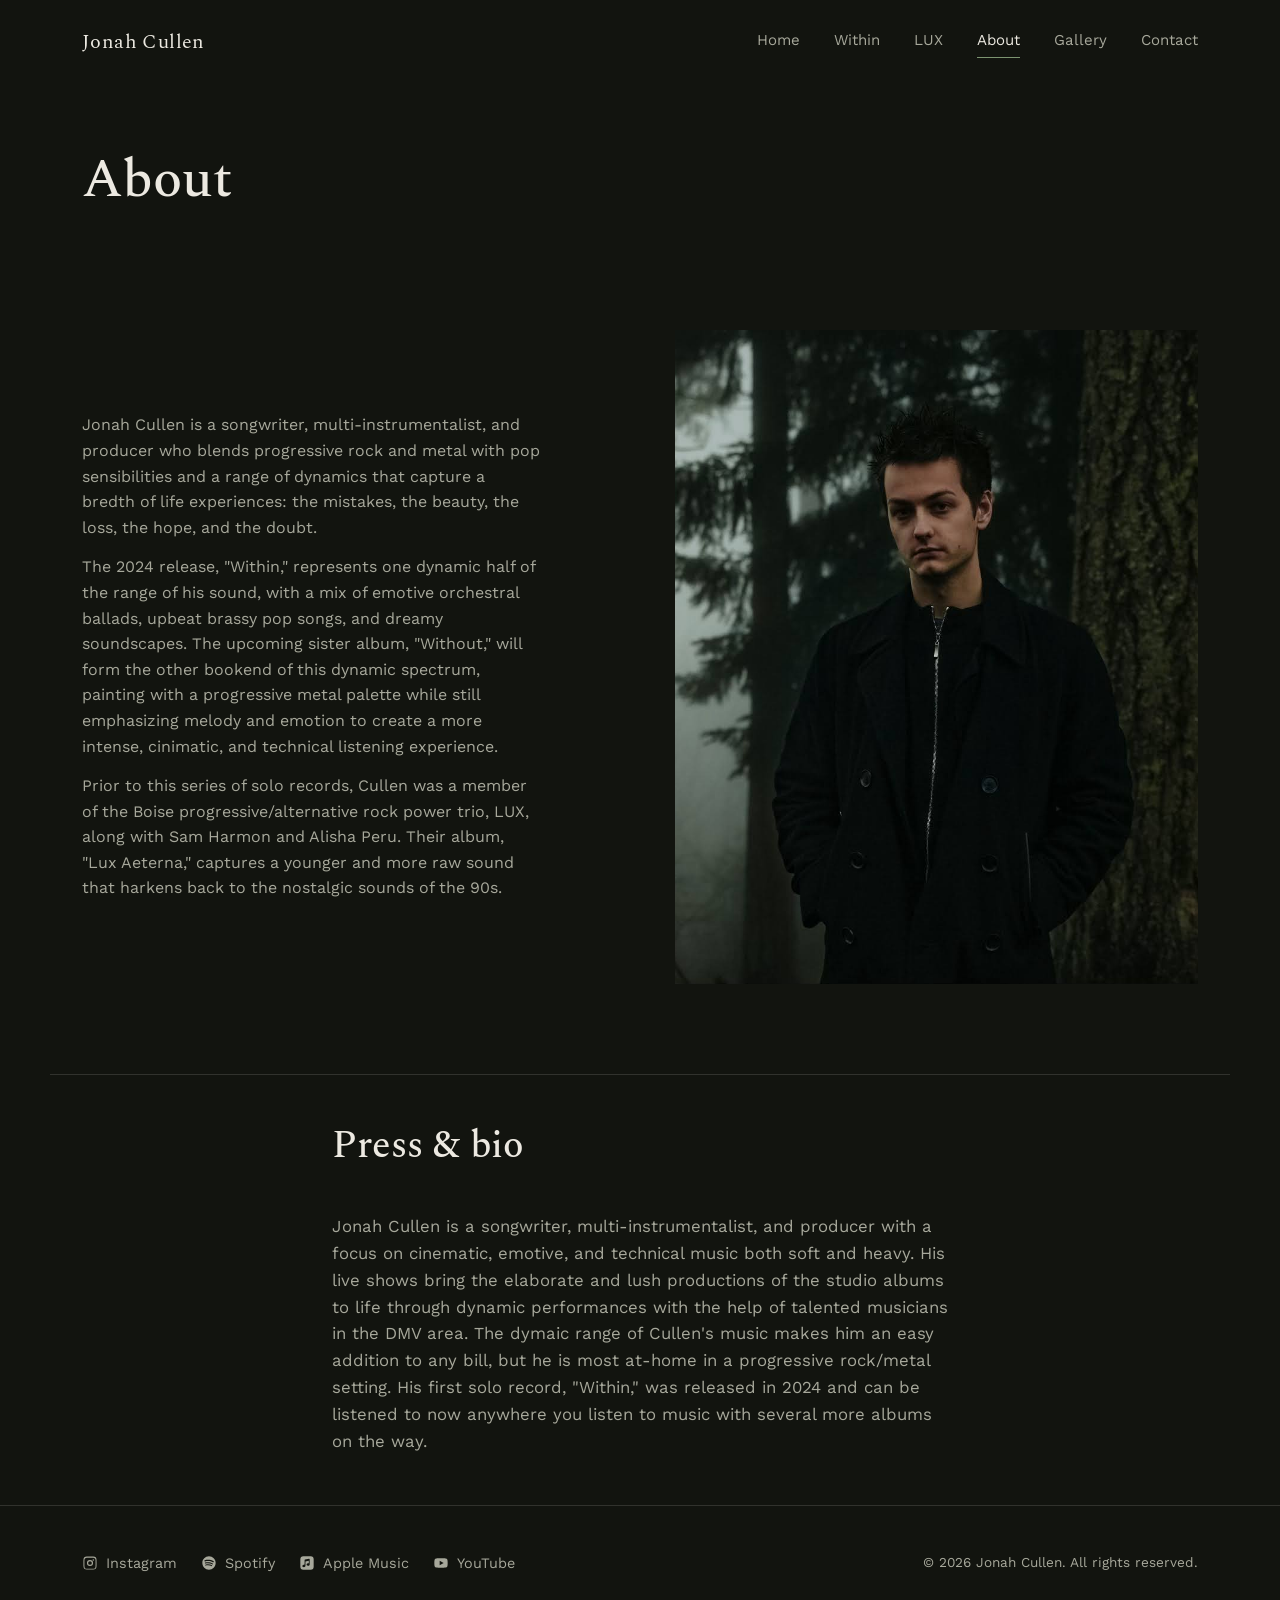
==== commit d321716c: "fix alignment in credits" ====
--- a/about.html
+++ b/about.html
@@ -31,7 +31,7 @@
 </section>
 
 <section class="split">
-  <div class="split-text wrap" style="padding:0;">
+  <div class="split-text">
     <!-- PLACEHOLDER BIO — replace with your own copy. Keep paragraphs short. -->
 	<p>Jonah Cullen is a songwriter, multi-instrumentalist, and producer who blends progressive rock and metal with pop sensibilities and a range of dynamics that capture a bredth of life experiences: the mistakes, the beauty, the loss, the hope, and the doubt.</p>
     <p>The 2024 release, "Within," represents one dynamic half of the range of his sound, with a mix of emotive orchestral ballads, upbeat brassy pop songs, and dreamy soundscapes. The upcoming sister album, "Without," will form the other bookend of this dynamic spectrum, painting with a progressive metal palette while still emphasizing melody and emotion to create a more intense, cinimatic, and technical listening experience.</p>
--- a/style.css
+++ b/style.css
@@ -91,6 +91,19 @@
 body.theme-within .site-header:not(.is-scrolled) .nav-toggle span::before,
 body.theme-within .site-header:not(.is-scrolled) .nav-toggle span::after {
   background: #f2f0e8;
+}
+
+/* On mobile, the tagline sits over a lighter part of the Within hero photo
+   (the crop shifts at narrow/tall aspect ratios), so the light text above
+   becomes unreadable there even though it works on desktop. Flip just the
+   tagline to the theme's normal dark text at this size, with a light halo
+   instead of a dark one for contrast against any darker patches. The title
+   isn't included here since it reportedly stays readable on mobile as-is. */
+@media (max-width: 780px) {
+  body.theme-within .hero-content .hero-tagline {
+    color: #2a2a27;
+    text-shadow: 0 2px 10px rgba(255, 255, 255, 0.55);
+  }
 }
 
 body {
@@ -377,7 +390,9 @@
 
 /* ----- Two-column intro / bio sections ----- */
 .split {
-  padding: 90px 0;
+  max-width: var(--maxw);
+  margin: 0 auto;
+  padding: 90px 32px;
   display: grid;
   grid-template-columns: 1fr 1fr;
   gap: 70px;
@@ -412,7 +427,7 @@
 }
 
 @media (max-width: 820px) {
-  .split { grid-template-columns: 1fr; gap: 34px; padding: 60px 0; }
+  .split { grid-template-columns: 1fr; gap: 34px; padding: 60px 32px; }
   .split.split-reverse { direction: ltr; }
 }
 
